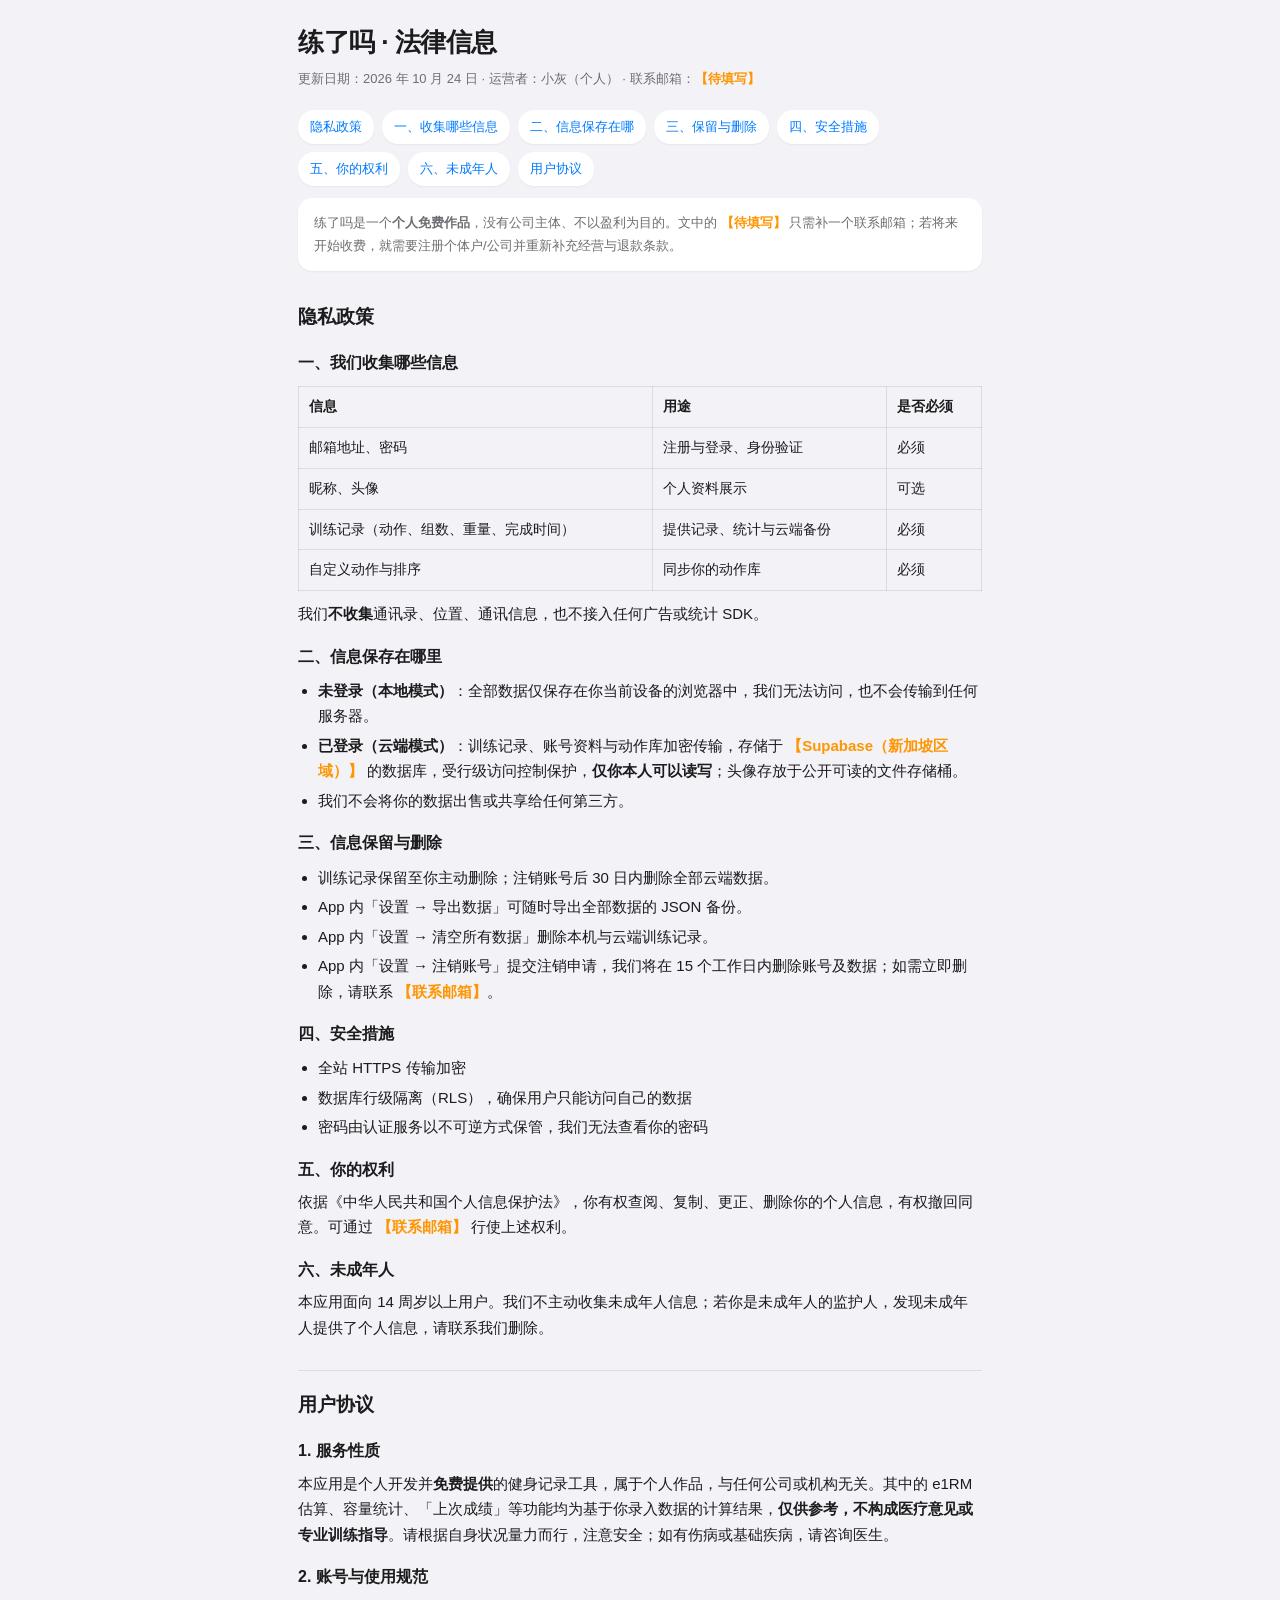
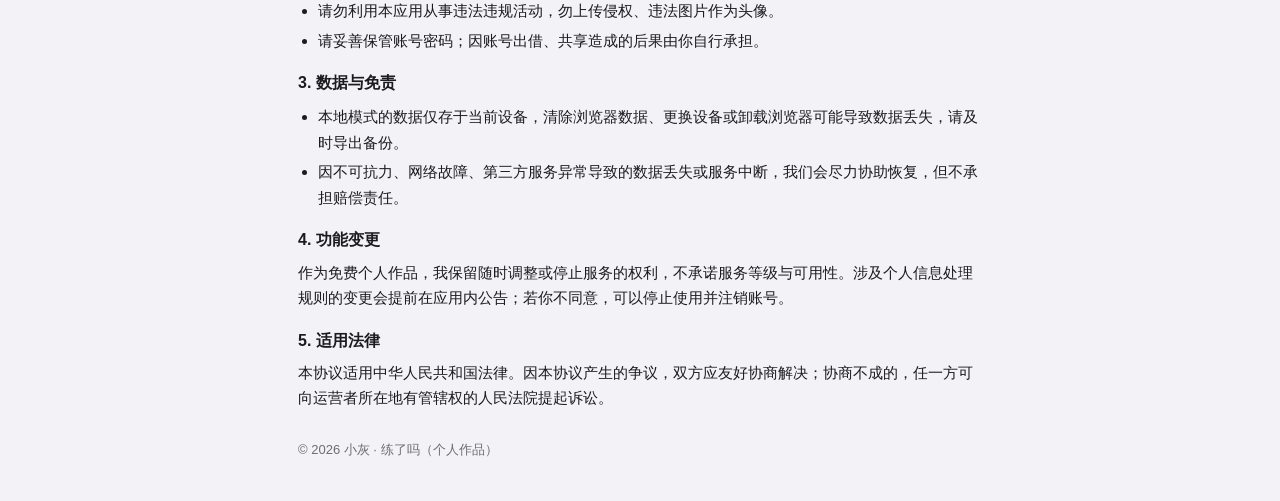
==== legal.html @ 86224ee0 "训练日记：发布更新" ====
<!DOCTYPE html>
<html lang="zh-CN">
<head>
<meta charset="UTF-8">
<meta name="viewport" content="width=device-width, initial-scale=1, viewport-fit=cover">
<title>练了吗 · 隐私政策与用户协议</title>
<style>
:root{--bg:#f2f2f7;--card:#fff;--text:#1c1c1e;--text2:#6d6d72;--sep:rgba(60,60,67,.12);--blue:#007aff;--warn:#ff9500}
[data-theme="dark"]{--bg:#000;--card:#1c1c1e;--text:#fff;--text2:#98989f;--sep:rgba(84,84,88,.4);--blue:#0a84ff}
*{margin:0;padding:0;box-sizing:border-box;-webkit-text-size-adjust:none;text-size-adjust:none}
body{background:var(--bg);color:var(--text);font:16px/1.7 -apple-system,BlinkMacSystemFont,"PingFang SC","Helvetica Neue",sans-serif;padding:20px 18px calc(env(safe-area-inset-bottom) + 40px);max-width:720px;margin:0 auto}
h1{font-size:26px;font-weight:800;letter-spacing:-.5px;margin-bottom:4px}
h2{font-size:19px;font-weight:700;margin:30px 0 10px;padding-top:18px;border-top:1px solid var(--sep)}
h2:first-of-type{border-top:none;padding-top:0}
h3{font-size:16px;font-weight:700;margin:16px 0 6px}
p,li{color:var(--text);font-size:15px}
p+p,ul{margin-top:8px}
ul{padding-left:20px}
li{margin:4px 0}
.meta{color:var(--text2);font-size:13px;margin-bottom:20px}
.card{background:var(--card);border-radius:14px;padding:14px 16px;margin:12px 0;box-shadow:0 1px 2px rgba(0,0,0,.05)}
table{width:100%;border-collapse:collapse;font-size:14px;margin:10px 0}
th,td{border:1px solid var(--sep);padding:8px 10px;text-align:left;vertical-align:top}
th{background:var(--bg);font-weight:600}
.todo{color:var(--warn);font-weight:600}
.note{color:var(--text2);font-size:13px}
a{color:var(--blue)}
.toc{display:flex;flex-wrap:wrap;gap:8px;margin:14px 0 4px}
.toc a{font-size:13px;background:var(--card);border-radius:16px;padding:6px 12px;text-decoration:none;box-shadow:0 1px 2px rgba(0,0,0,.05)}
</style>
</head>
<body>

<h1>练了吗 · 法律信息</h1>
<p class="meta">更新日期：2026 年 10 月 24 日 · 运营者：小灰（个人） · 联系邮箱：<span class="todo">【待填写】</span></p>

<nav class="toc">
  <a href="#privacy">隐私政策</a>
  <a href="#collect">一、收集哪些信息</a>
  <a href="#store">二、信息保存在哪</a>
  <a href="#keep">三、保留与删除</a>
  <a href="#security">四、安全措施</a>
  <a href="#rights">五、你的权利</a>
  <a href="#minor">六、未成年人</a>
  <a href="#terms">用户协议</a>
</nav>

<div class="card">
  <p class="note">练了吗是一个<strong>个人免费作品</strong>，没有公司主体、不以盈利为目的。文中的 <span class="todo">【待填写】</span> 只需补一个联系邮箱；若将来开始收费，就需要注册个体户/公司并重新补充经营与退款条款。</p>
</div>

<h2 id="privacy">隐私政策</h2>

<h3 id="collect">一、我们收集哪些信息</h3>
<table>
  <tr><th>信息</th><th>用途</th><th>是否必须</th></tr>
  <tr><td>邮箱地址、密码</td><td>注册与登录、身份验证</td><td>必须</td></tr>
  <tr><td>昵称、头像</td><td>个人资料展示</td><td>可选</td></tr>
  <tr><td>训练记录（动作、组数、重量、完成时间）</td><td>提供记录、统计与云端备份</td><td>必须</td></tr>
  <tr><td>自定义动作与排序</td><td>同步你的动作库</td><td>必须</td></tr>
</table>
<p>我们<strong>不收集</strong>通讯录、位置、通讯信息，也不接入任何广告或统计 SDK。</p>

<h3 id="store">二、信息保存在哪里</h3>
<ul>
  <li><strong>未登录（本地模式）</strong>：全部数据仅保存在你当前设备的浏览器中，我们无法访问，也不会传输到任何服务器。</li>
  <li><strong>已登录（云端模式）</strong>：训练记录、账号资料与动作库加密传输，存储于 <span class="todo">【Supabase（新加坡区域）】</span> 的数据库，受行级访问控制保护，<strong>仅你本人可以读写</strong>；头像存放于公开可读的文件存储桶。</li>
  <li>我们不会将你的数据出售或共享给任何第三方。</li>
</ul>

<h3 id="keep">三、信息保留与删除</h3>
<ul>
  <li>训练记录保留至你主动删除；注销账号后 30 日内删除全部云端数据。</li>
  <li>App 内「设置 → 导出数据」可随时导出全部数据的 JSON 备份。</li>
  <li>App 内「设置 → 清空所有数据」删除本机与云端训练记录。</li>
  <li>App 内「设置 → 注销账号」提交注销申请，我们将在 15 个工作日内删除账号及数据；如需立即删除，请联系 <span class="todo">【联系邮箱】</span>。</li>
</ul>

<h3 id="security">四、安全措施</h3>
<ul>
  <li>全站 HTTPS 传输加密</li>
  <li>数据库行级隔离（RLS），确保用户只能访问自己的数据</li>
  <li>密码由认证服务以不可逆方式保管，我们无法查看你的密码</li>
</ul>

<h3 id="rights">五、你的权利</h3>
<p>依据《中华人民共和国个人信息保护法》，你有权查阅、复制、更正、删除你的个人信息，有权撤回同意。可通过 <span class="todo">【联系邮箱】</span> 行使上述权利。</p>

<h3 id="minor">六、未成年人</h3>
<p>本应用面向 14 周岁以上用户。我们不主动收集未成年人信息；若你是未成年人的监护人，发现未成年人提供了个人信息，请联系我们删除。</p>

<h2 id="terms">用户协议</h2>

<h3>1. 服务性质</h3>
<p>本应用是个人开发并<strong>免费提供</strong>的健身记录工具，属于个人作品，与任何公司或机构无关。其中的 e1RM 估算、容量统计、「上次成绩」等功能均为基于你录入数据的计算结果，<strong>仅供参考，不构成医疗意见或专业训练指导</strong>。请根据自身状况量力而行，注意安全；如有伤病或基础疾病，请咨询医生。</p>

<h3>2. 账号与使用规范</h3>
<ul>
  <li>请勿利用本应用从事违法违规活动，勿上传侵权、违法图片作为头像。</li>
  <li>请妥善保管账号密码；因账号出借、共享造成的后果由你自行承担。</li>
</ul>

<h3>3. 数据与免责</h3>
<ul>
  <li>本地模式的数据仅存于当前设备，清除浏览器数据、更换设备或卸载浏览器可能导致数据丢失，请及时导出备份。</li>
  <li>因不可抗力、网络故障、第三方服务异常导致的数据丢失或服务中断，我们会尽力协助恢复，但不承担赔偿责任。</li>
</ul>

<h3>4. 功能变更</h3>
<p>作为免费个人作品，我保留随时调整或停止服务的权利，不承诺服务等级与可用性。涉及个人信息处理规则的变更会提前在应用内公告；若你不同意，可以停止使用并注销账号。</p>

<h3>5. 适用法律</h3>
<p>本协议适用中华人民共和国法律。因本协议产生的争议，双方应友好协商解决；协商不成的，任一方可向运营者所在地有管辖权的人民法院提起诉讼。</p>

<p class="note" style="margin-top:28px">© 2026 小灰 · 练了吗（个人作品）</p>

</body>
</html>
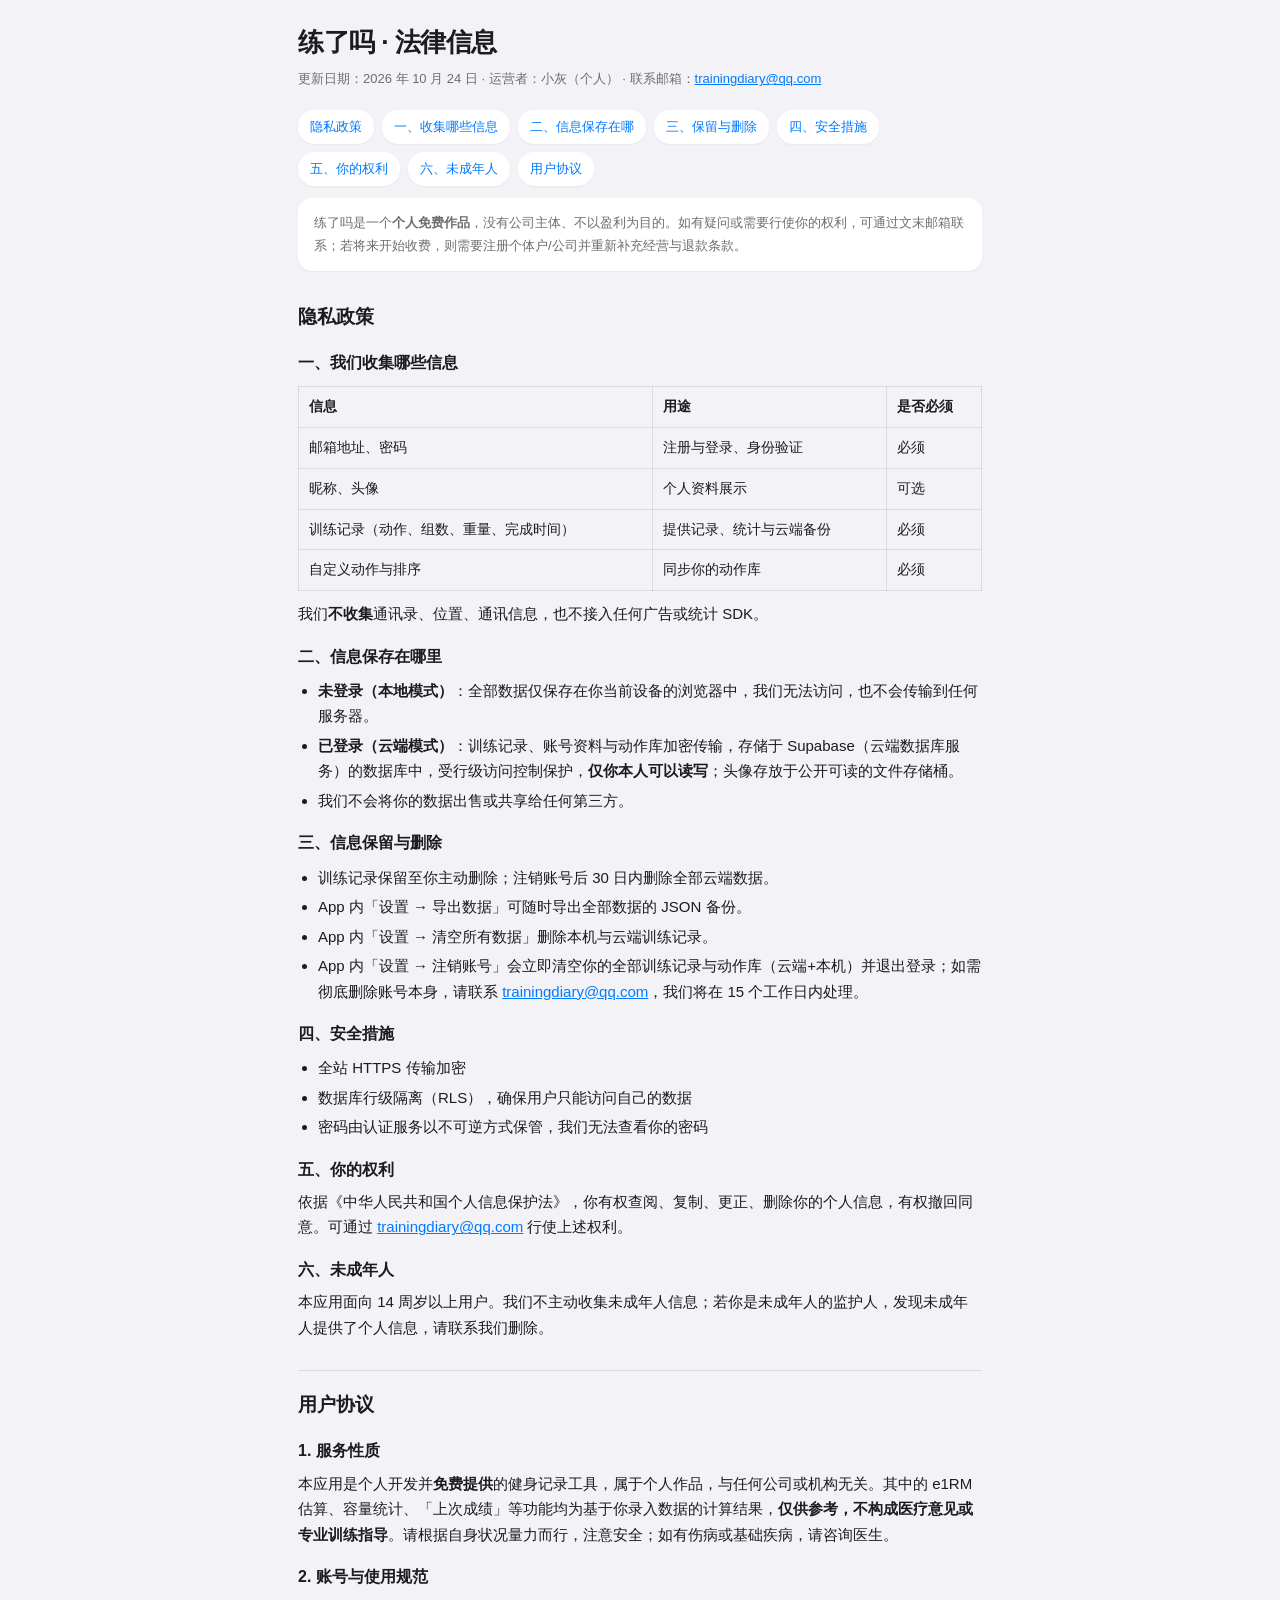
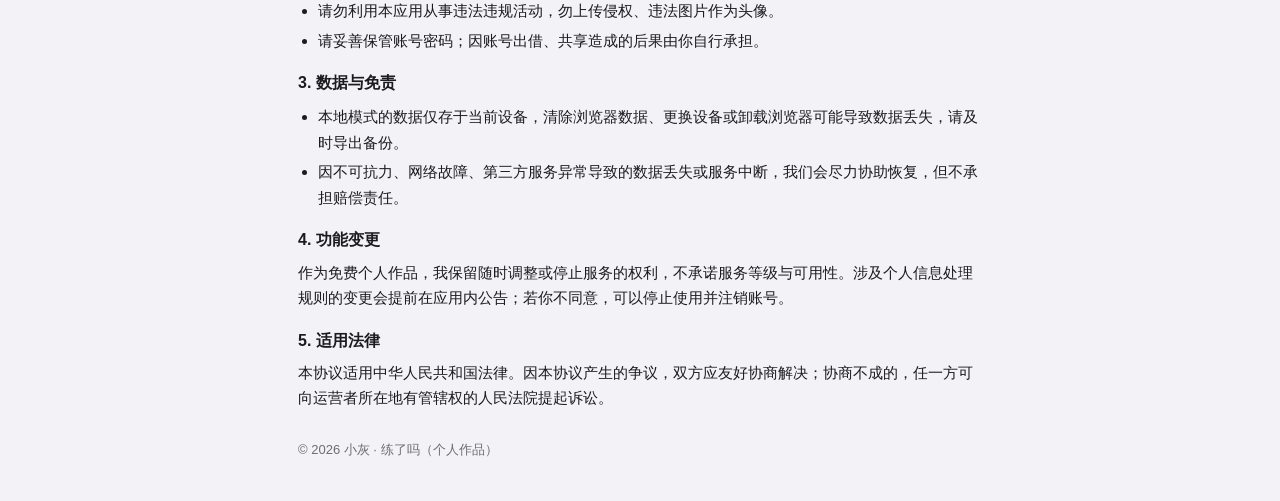
==== commit 424d385a: "训练日记：发布更新" ====
--- a/legal.html
+++ b/legal.html
@@ -32,7 +32,7 @@
 <body>
 
 <h1>练了吗 · 法律信息</h1>
-<p class="meta">更新日期：2026 年 10 月 24 日 · 运营者：小灰（个人） · 联系邮箱：<span class="todo">【待填写】</span></p>
+<p class="meta">更新日期：2026 年 10 月 24 日 · 运营者：小灰（个人） · 联系邮箱：<a href="mailto:trainingdiary@qq.com">trainingdiary@qq.com</a></p>
 
 <nav class="toc">
   <a href="#privacy">隐私政策</a>
@@ -46,7 +46,7 @@
 </nav>
 
 <div class="card">
-  <p class="note">练了吗是一个<strong>个人免费作品</strong>，没有公司主体、不以盈利为目的。文中的 <span class="todo">【待填写】</span> 只需补一个联系邮箱；若将来开始收费，就需要注册个体户/公司并重新补充经营与退款条款。</p>
+  <p class="note">练了吗是一个<strong>个人免费作品</strong>，没有公司主体、不以盈利为目的。如有疑问或需要行使你的权利，可通过文末邮箱联系；若将来开始收费，则需要注册个体户/公司并重新补充经营与退款条款。</p>
 </div>
 
 <h2 id="privacy">隐私政策</h2>
@@ -64,7 +64,7 @@
 <h3 id="store">二、信息保存在哪里</h3>
 <ul>
   <li><strong>未登录（本地模式）</strong>：全部数据仅保存在你当前设备的浏览器中，我们无法访问，也不会传输到任何服务器。</li>
-  <li><strong>已登录（云端模式）</strong>：训练记录、账号资料与动作库加密传输，存储于 <span class="todo">【Supabase（新加坡区域）】</span> 的数据库，受行级访问控制保护，<strong>仅你本人可以读写</strong>；头像存放于公开可读的文件存储桶。</li>
+  <li><strong>已登录（云端模式）</strong>：训练记录、账号资料与动作库加密传输，存储于 Supabase（云端数据库服务）的数据库中，受行级访问控制保护，<strong>仅你本人可以读写</strong>；头像存放于公开可读的文件存储桶。</li>
   <li>我们不会将你的数据出售或共享给任何第三方。</li>
 </ul>
 
@@ -73,7 +73,7 @@
   <li>训练记录保留至你主动删除；注销账号后 30 日内删除全部云端数据。</li>
   <li>App 内「设置 → 导出数据」可随时导出全部数据的 JSON 备份。</li>
   <li>App 内「设置 → 清空所有数据」删除本机与云端训练记录。</li>
-  <li>App 内「设置 → 注销账号」提交注销申请，我们将在 15 个工作日内删除账号及数据；如需立即删除，请联系 <span class="todo">【联系邮箱】</span>。</li>
+  <li>App 内「设置 → 注销账号」会立即清空你的全部训练记录与动作库（云端+本机）并退出登录；如需彻底删除账号本身，请联系 <a href="mailto:trainingdiary@qq.com">trainingdiary@qq.com</a>，我们将在 15 个工作日内处理。</li>
 </ul>
 
 <h3 id="security">四、安全措施</h3>
@@ -84,7 +84,7 @@
 </ul>
 
 <h3 id="rights">五、你的权利</h3>
-<p>依据《中华人民共和国个人信息保护法》，你有权查阅、复制、更正、删除你的个人信息，有权撤回同意。可通过 <span class="todo">【联系邮箱】</span> 行使上述权利。</p>
+<p>依据《中华人民共和国个人信息保护法》，你有权查阅、复制、更正、删除你的个人信息，有权撤回同意。可通过 <a href="mailto:trainingdiary@qq.com">trainingdiary@qq.com</a> 行使上述权利。</p>
 
 <h3 id="minor">六、未成年人</h3>
 <p>本应用面向 14 周岁以上用户。我们不主动收集未成年人信息；若你是未成年人的监护人，发现未成年人提供了个人信息，请联系我们删除。</p>
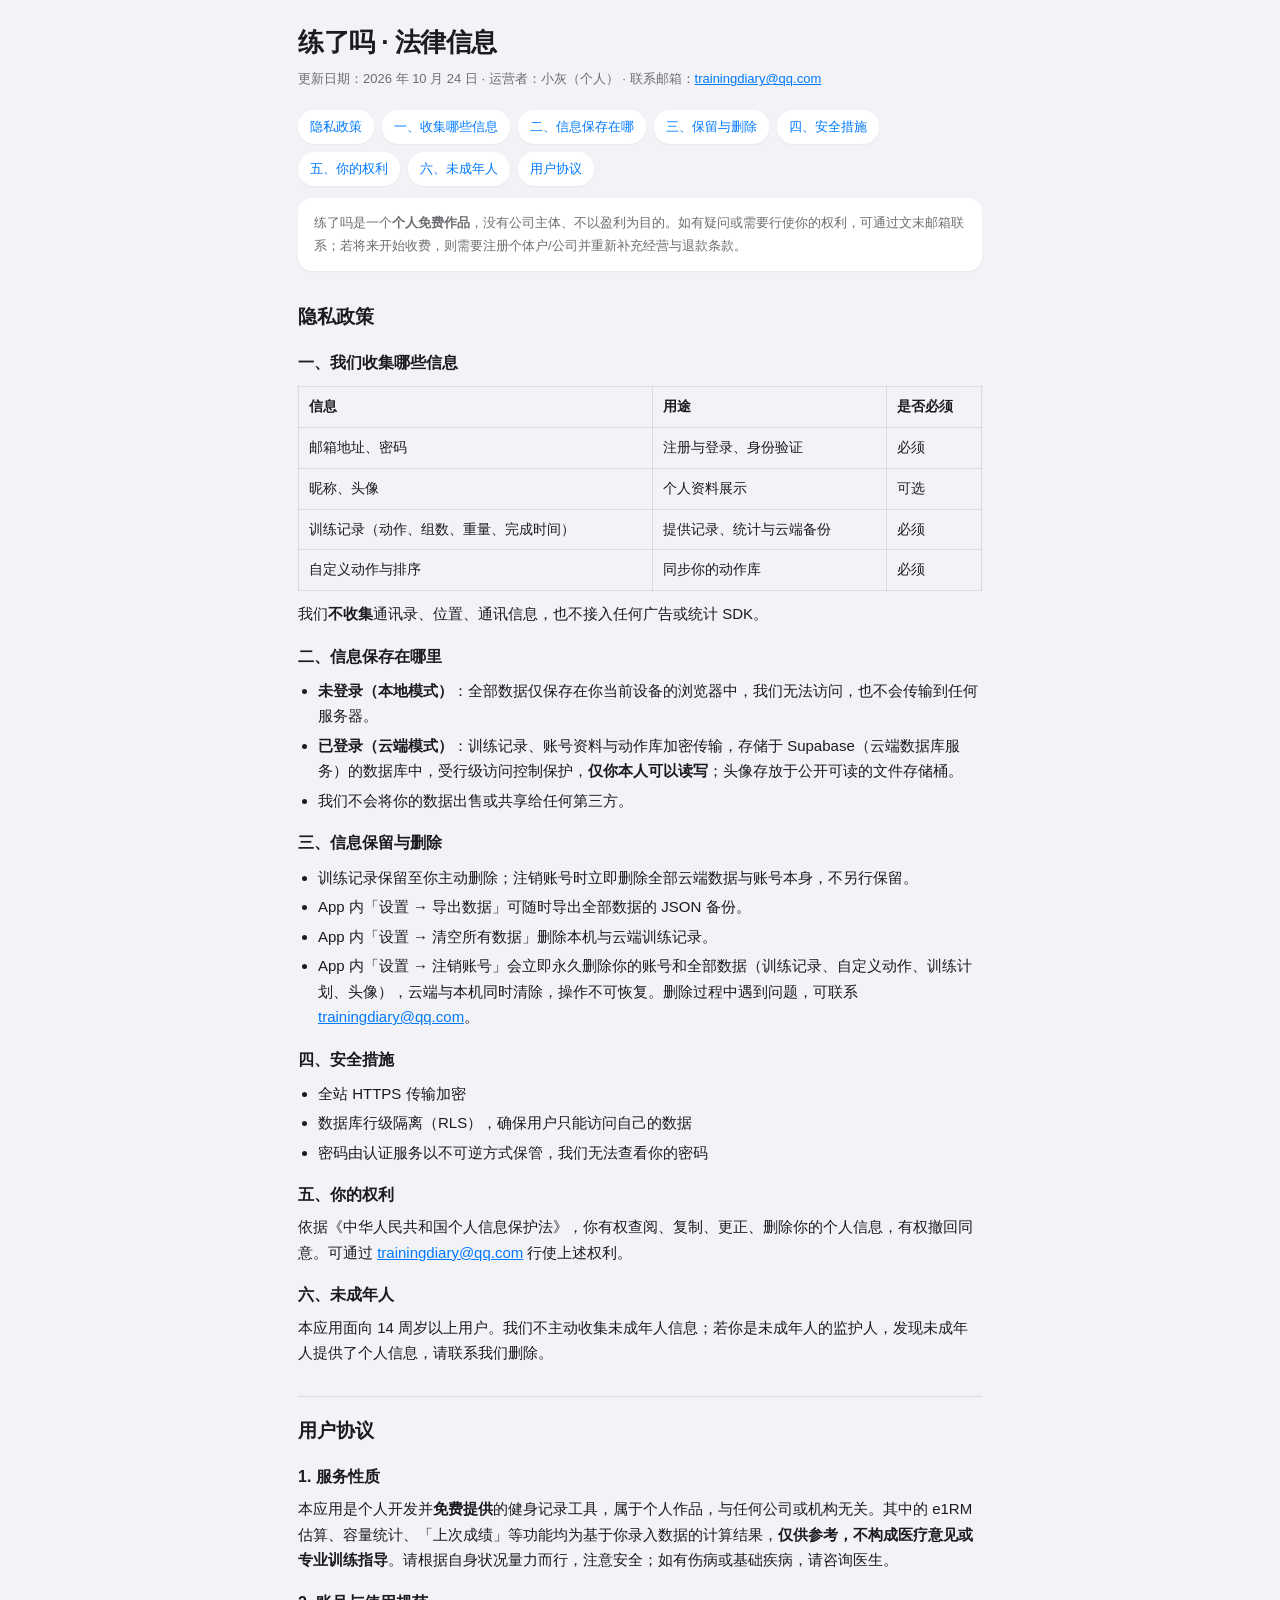
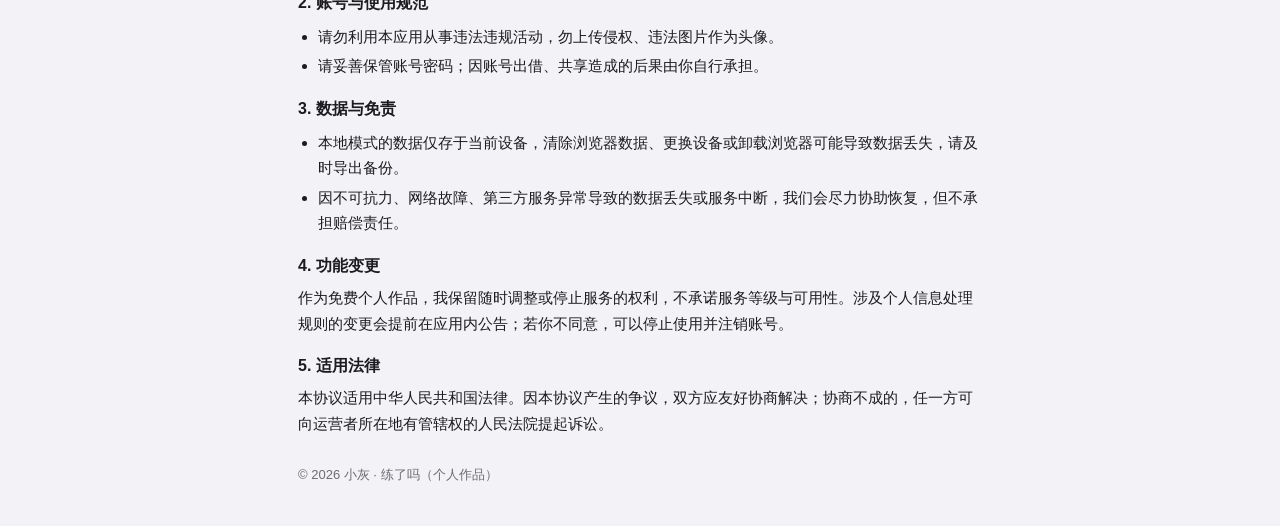
==== commit d0fcae05: "发布 tieji-v51" ====
--- a/legal.html
+++ b/legal.html
@@ -70,10 +70,10 @@
 
 <h3 id="keep">三、信息保留与删除</h3>
 <ul>
-  <li>训练记录保留至你主动删除；注销账号后 30 日内删除全部云端数据。</li>
+  <li>训练记录保留至你主动删除；注销账号时立即删除全部云端数据与账号本身，不另行保留。</li>
   <li>App 内「设置 → 导出数据」可随时导出全部数据的 JSON 备份。</li>
   <li>App 内「设置 → 清空所有数据」删除本机与云端训练记录。</li>
-  <li>App 内「设置 → 注销账号」会立即清空你的全部训练记录与动作库（云端+本机）并退出登录；如需彻底删除账号本身，请联系 <a href="mailto:trainingdiary@qq.com">trainingdiary@qq.com</a>，我们将在 15 个工作日内处理。</li>
+  <li>App 内「设置 → 注销账号」会立即永久删除你的账号和全部数据（训练记录、自定义动作、训练计划、头像），云端与本机同时清除，操作不可恢复。删除过程中遇到问题，可联系 <a href="mailto:trainingdiary@qq.com">trainingdiary@qq.com</a>。</li>
 </ul>
 
 <h3 id="security">四、安全措施</h3>
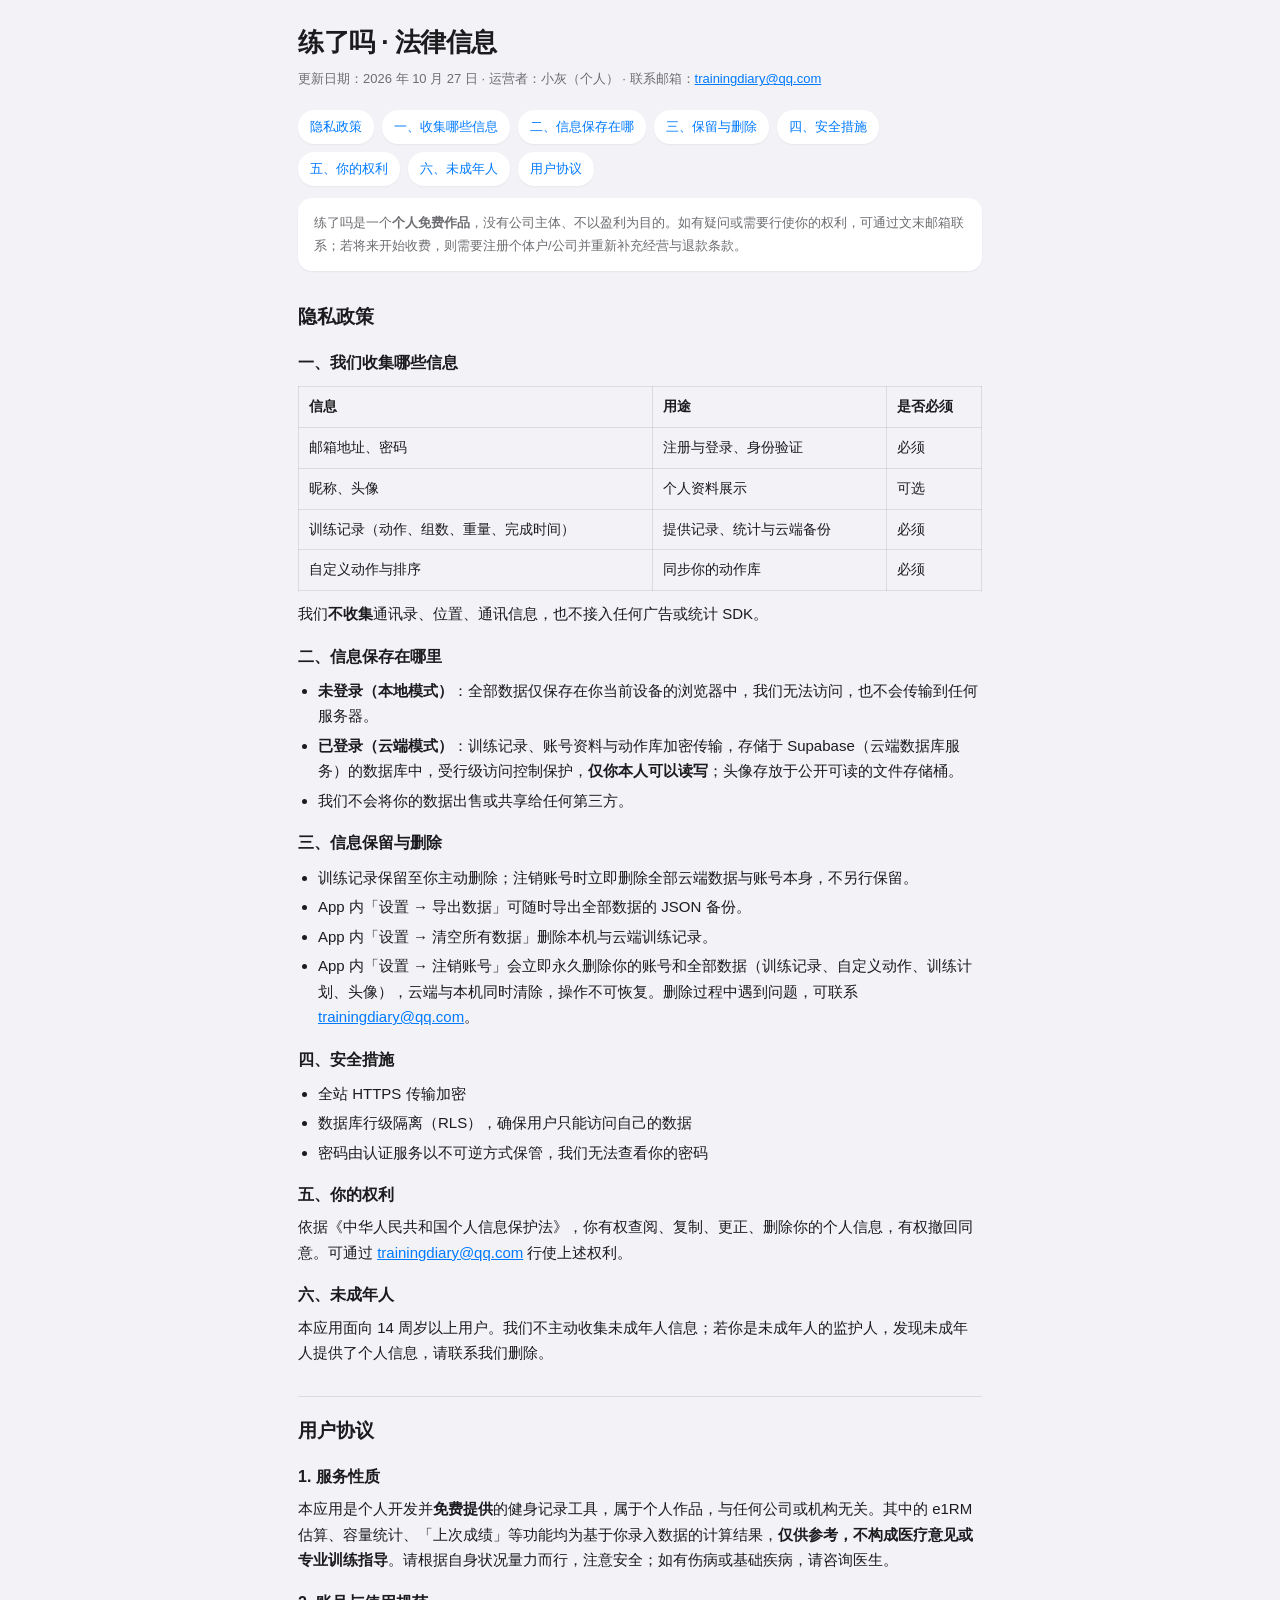
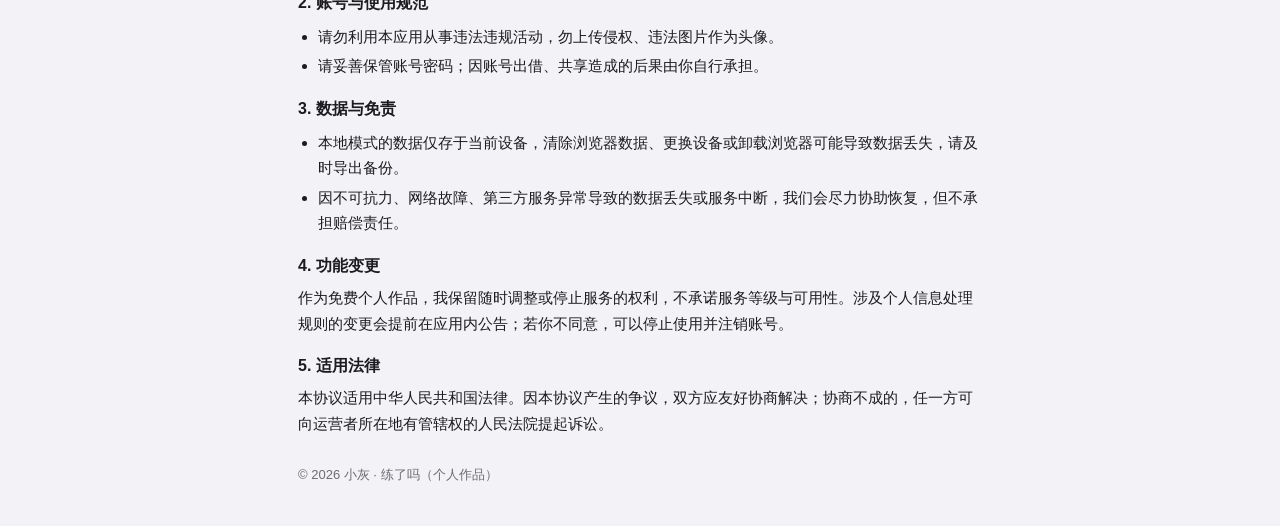
==== commit ae90ffc8: "发布 tieji-v52" ====
--- a/legal.html
+++ b/legal.html
@@ -32,7 +32,7 @@
 <body>
 
 <h1>练了吗 · 法律信息</h1>
-<p class="meta">更新日期：2026 年 10 月 24 日 · 运营者：小灰（个人） · 联系邮箱：<a href="mailto:trainingdiary@qq.com">trainingdiary@qq.com</a></p>
+<p class="meta">更新日期：2026 年 10 月 27 日 · 运营者：小灰（个人） · 联系邮箱：<a href="mailto:trainingdiary@qq.com">trainingdiary@qq.com</a></p>
 
 <nav class="toc">
   <a href="#privacy">隐私政策</a>
